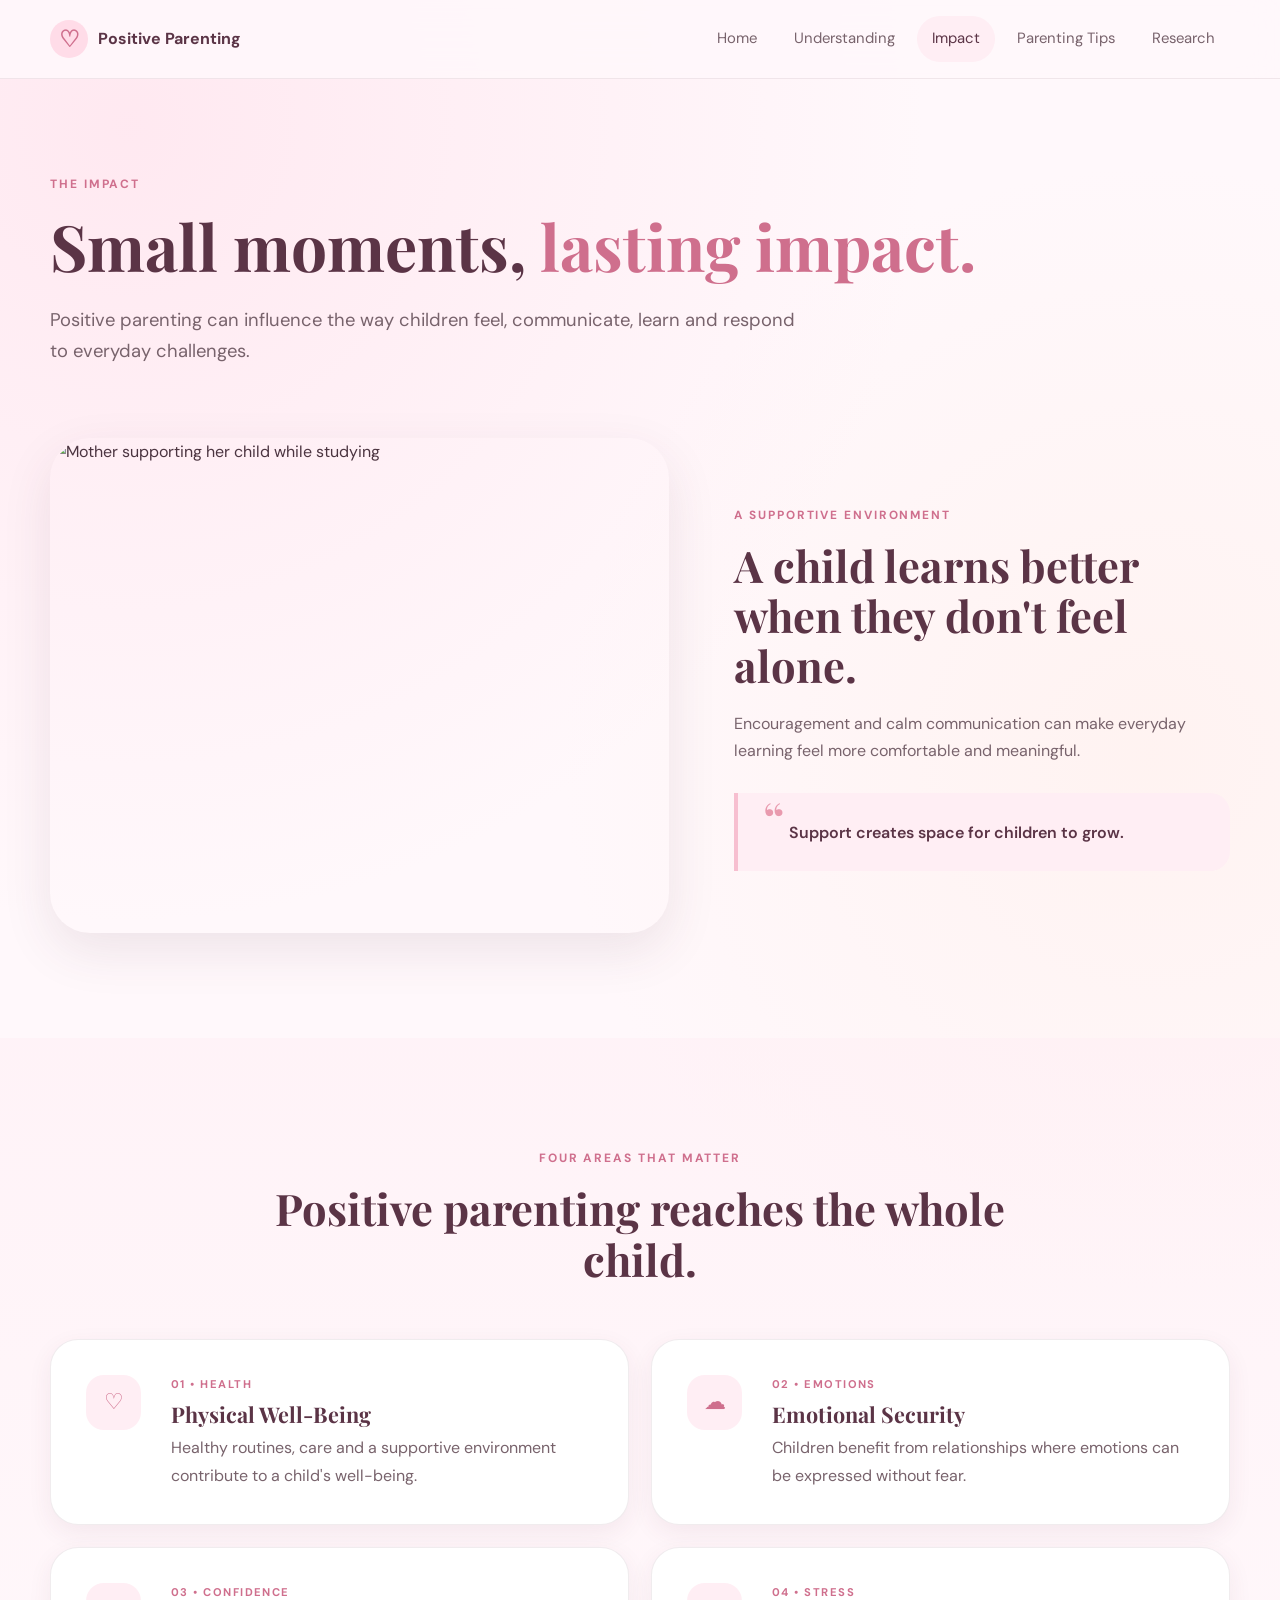
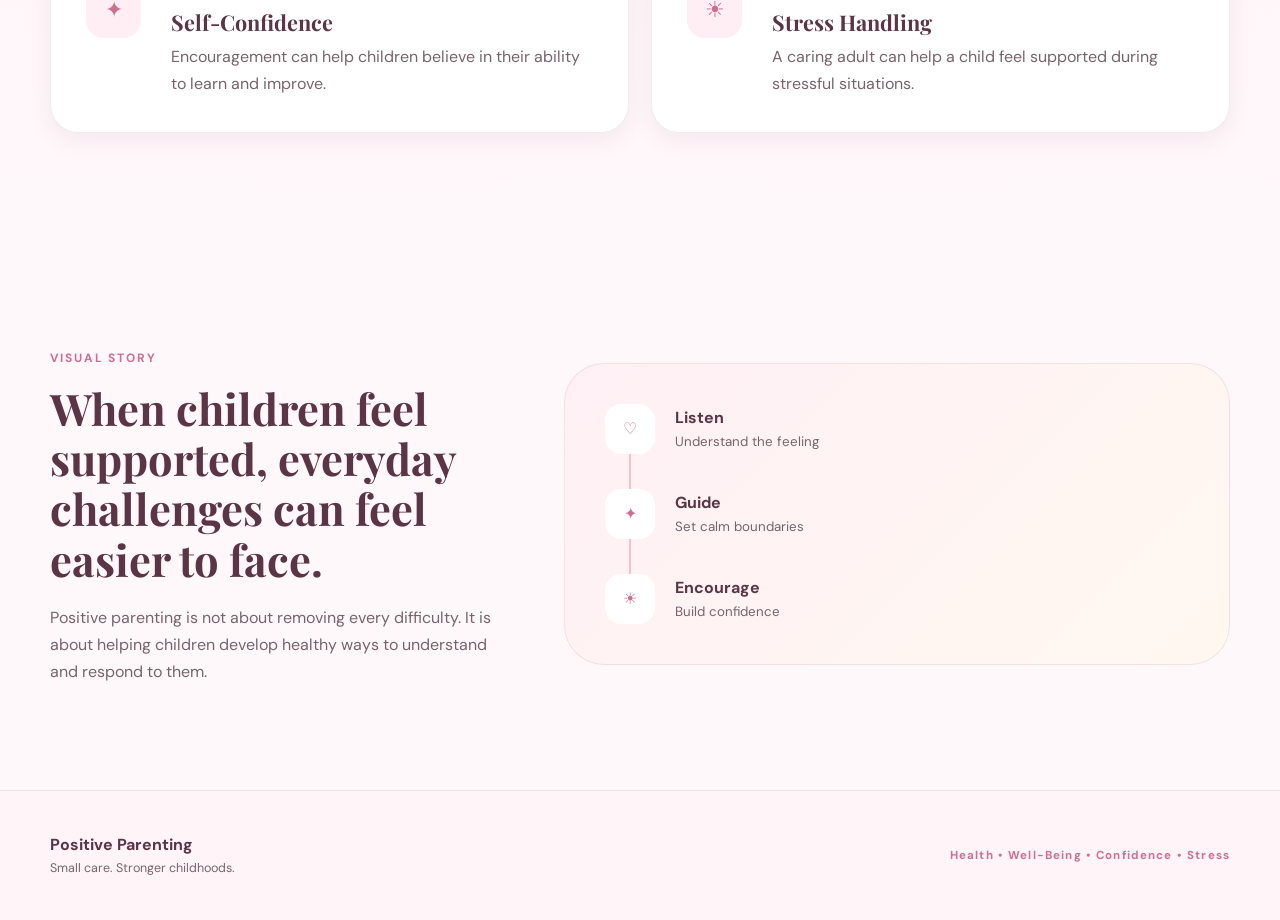
==== impact.html @ 9b761204 "Add files via upload" ====
<!DOCTYPE html>
<html lang="en">
<head>

    <meta charset="UTF-8">
    <meta name="viewport" content="width=device-width, initial-scale=1.0">

    <title>Impact of Positive Parenting</title>

    <link rel="preconnect" href="https://fonts.googleapis.com">
    <link rel="preconnect" href="https://fonts.gstatic.com" crossorigin>

    <link href="https://fonts.googleapis.com/css2?family=DM+Sans:wght@400;500;600;700&family=Playfair+Display:wght@500;600;700&display=swap" rel="stylesheet">

    <link rel="stylesheet" href="style.css">

</head>

<body>

<header class="site-header">

    <div class="container nav-wrap">

        <a href="index.html" class="brand">
            <span class="brand-mark">♡</span>
            <span>Positive Parenting</span>
        </a>

        <button class="nav-toggle" aria-label="Open navigation">
            <span></span>
            <span></span>
            <span></span>
        </button>

        <nav class="main-nav">

            <a href="index.html">Home</a>
            <a href="understanding.html">Understanding</a>
            <a href="impact.html" class="active">Impact</a>
            <a href="parenting-tips.html">Parenting Tips</a>
            <a href="research.html">Research</a>

        </nav>

    </div>

</header>


<main>

    <section class="page-hero section">

        <div class="container">

            <span class="eyebrow">The impact</span>

            <h1>
                Small moments,
                <span>lasting impact.</span>
            </h1>

            <p class="large-intro">
                Positive parenting can influence the way children feel,
                communicate, learn and respond to everyday challenges.
            </p>


            <div class="impact-feature">

                <div class="impact-photo">

                    <img
                        src="images/mother-child.png"
                        alt="Mother supporting her child while studying"
                    >

                </div>


                <div class="impact-message">

                    <span class="card-label">A SUPPORTIVE ENVIRONMENT</span>

                    <h2>
                        A child learns better
                        when they don't feel alone.
                    </h2>

                    <p>
                        Encouragement and calm communication can make
                        everyday learning feel more comfortable and
                        meaningful.
                    </p>

                    <div class="impact-quote">
                        <span>“</span>
                        Support creates space for children to grow.
                    </div>

                </div>

            </div>

        </div>

    </section>


    <section class="section soft-section">

        <div class="container">

            <div class="section-heading centered">

                <span class="eyebrow">Four areas that matter</span>

                <h2>
                    Positive parenting reaches the whole child.
                </h2>

            </div>


            <div class="impact-grid">

                <article class="impact-card">

                    <div class="impact-icon">♡</div>

                    <div>
                        <span class="small-label">01 • HEALTH</span>
                        <h3>Physical Well-Being</h3>
                        <p>
                            Healthy routines, care and a supportive
                            environment contribute to a child's well-being.
                        </p>
                    </div>

                </article>


                <article class="impact-card">

                    <div class="impact-icon">☁</div>

                    <div>
                        <span class="small-label">02 • EMOTIONS</span>
                        <h3>Emotional Security</h3>
                        <p>
                            Children benefit from relationships where
                            emotions can be expressed without fear.
                        </p>
                    </div>

                </article>


                <article class="impact-card">

                    <div class="impact-icon">✦</div>

                    <div>
                        <span class="small-label">03 • CONFIDENCE</span>
                        <h3>Self-Confidence</h3>
                        <p>
                            Encouragement can help children believe in
                            their ability to learn and improve.
                        </p>
                    </div>

                </article>


                <article class="impact-card">

                    <div class="impact-icon">☀</div>

                    <div>
                        <span class="small-label">04 • STRESS</span>
                        <h3>Stress Handling</h3>
                        <p>
                            A caring adult can help a child feel supported
                            during stressful situations.
                        </p>
                    </div>

                </article>

            </div>

        </div>

    </section>


    <!-- VISUAL IMPACT -->
    <section class="section">

        <div class="container">

            <div class="visual-impact">

                <div class="visual-content">

                    <span class="eyebrow">Visual story</span>

                    <h2>
                        When children feel supported,
                        everyday challenges can feel easier to face.
                    </h2>

                    <p>
                        Positive parenting is not about removing every
                        difficulty. It is about helping children develop
                        healthy ways to understand and respond to them.
                    </p>

                </div>


                <div class="impact-visual">

                    <div class="visual-step first">
                        <span>♡</span>
                        <strong>Listen</strong>
                        <small>Understand the feeling</small>
                    </div>

                    <div class="visual-line"></div>

                    <div class="visual-step second">
                        <span>✦</span>
                        <strong>Guide</strong>
                        <small>Set calm boundaries</small>
                    </div>

                    <div class="visual-line"></div>

                    <div class="visual-step third">
                        <span>☀</span>
                        <strong>Encourage</strong>
                        <small>Build confidence</small>
                    </div>

                </div>

            </div>

        </div>

    </section>

</main>


<footer class="site-footer">

    <div class="container footer-inner">

        <div>
            <strong>Positive Parenting</strong>
            <p>Small care. Stronger childhoods.</p>
        </div>

        <div class="footer-note">
            Health • Well-Being • Confidence • Stress
        </div>

    </div>

</footer>


<script src="script.js"></script>

</body>
</html>
---- style.css ----
/* =========================================================
   POSITIVE PARENTING WEBSITE
   MAIN STYLESHEET
   ========================================================= */


/* ---------- ROOT ---------- */

:root {

    --pink-50: #fff8fb;
    --pink-100: #ffeef4;
    --pink-200: #ffdce8;
    --pink-300: #f7bfd0;
    --pink-400: #e99aae;
    --pink-500: #cf6f8d;

    --peach: #fff0e8;
    --lavender: #f4efff;
    --cream: #fffaf2;

    --text: #4b3440;
    --text-light: #78636c;
    --heading: #5b3446;

    --white: #ffffff;

    --border: rgba(91, 52, 70, 0.09);

    --shadow-small:
        0 8px 25px rgba(93, 45, 65, 0.07);

    --shadow:
        0 18px 50px rgba(93, 45, 65, 0.10);

    --radius-small: 18px;
    --radius: 28px;
    --radius-large: 40px;

    --max-width: 1180px;

}


/* ---------- RESET ---------- */

* {
    margin: 0;
    padding: 0;
    box-sizing: border-box;
}

html {
    scroll-behavior: smooth;
}

body {

    font-family: "DM Sans", sans-serif;

    color: var(--text);

    background:
        radial-gradient(
            circle at 10% 5%,
            rgba(255, 214, 228, 0.45),
            transparent 30%
        ),
        radial-gradient(
            circle at 90% 30%,
            rgba(255, 235, 226, 0.40),
            transparent 28%
        ),
        var(--pink-50);

    line-height: 1.7;

    overflow-x: hidden;
}

img {
    display: block;
    width: 100%;
}

a {
    color: inherit;
    text-decoration: none;
}

button {
    font-family: inherit;
}


/* ---------- CONTAINER ---------- */

.container {

    width: min(
        calc(100% - 40px),
        var(--max-width)
    );

    margin: auto;
}


/* ---------- TYPOGRAPHY ---------- */

h1,
h2,
h3 {

    font-family: "Playfair Display", serif;

    color: var(--heading);

    line-height: 1.15;
}

h1 {
    font-size: clamp(2.7rem, 5vw, 5.2rem);
}

h2 {
    font-size: clamp(2rem, 3.4vw, 3.4rem);
}

h3 {
    font-size: 1.35rem;
}

p {
    color: var(--text-light);
}


/* ---------- HEADER ---------- */

.site-header {

    position: sticky;

    top: 0;

    z-index: 1000;

    background: rgba(255, 248, 251, 0.88);

    backdrop-filter: blur(18px);

    border-bottom: 1px solid var(--border);
}

.nav-wrap {

    min-height: 78px;

    display: flex;

    align-items: center;

    justify-content: space-between;
}

.brand {

    display: flex;

    align-items: center;

    gap: 10px;

    font-weight: 700;

    color: var(--heading);
}

.brand-mark {

    width: 38px;

    height: 38px;

    border-radius: 50%;

    display: grid;

    place-items: center;

    background: var(--pink-200);

    color: var(--pink-500);

    font-size: 23px;
}

.main-nav {

    display: flex;

    align-items: center;

    gap: 7px;
}

.main-nav a {

    padding: 10px 15px;

    border-radius: 999px;

    color: var(--text-light);

    font-size: 0.93rem;

    transition: 0.25s ease;
}

.main-nav a:hover,
.main-nav a.active {

    color: var(--heading);

    background: var(--pink-100);
}

.nav-toggle {

    display: none;

    border: 0;

    background: transparent;

    cursor: pointer;
}

.nav-toggle span {

    display: block;

    width: 25px;

    height: 2px;

    background: var(--heading);

    margin: 5px;

}


/* ---------- GENERAL SECTIONS ---------- */

.section {

    padding: 105px 0;
}

.soft-section {

    background:
        linear-gradient(
            180deg,
            rgba(255, 238, 244, 0.50),
            rgba(255, 248, 251, 0.20)
        );
}

.section-heading {

    max-width: 760px;

    margin-bottom: 55px;
}

.section-heading.centered {

    text-align: center;

    margin-left: auto;
    margin-right: auto;
}

.section-heading p {

    margin-top: 16px;

    max-width: 620px;
}

.section-heading.centered p {
    margin-left: auto;
    margin-right: auto;
}

.eyebrow {

    display: inline-block;

    margin-bottom: 15px;

    color: var(--pink-500);

    text-transform: uppercase;

    letter-spacing: 0.16em;

    font-size: 0.75rem;

    font-weight: 700;
}

.card-label {

    display: inline-block;

    color: var(--pink-500);

    letter-spacing: 0.16em;

    font-size: 0.74rem;

    font-weight: 700;

    margin-bottom: 15px;
}

.small-label {

    display: block;

    color: var(--pink-500);

    font-size: 0.7rem;

    font-weight: 700;

    letter-spacing: 0.13em;

    margin-bottom: 8px;
}


/* =========================================================
   HERO
   ========================================================= */

.hero {

    padding-top: 75px;

    padding-bottom: 110px;
}

.competition-label {

    display: inline-flex;

    padding: 9px 17px;

    border-radius: 999px;

    background: var(--pink-100);

    color: var(--pink-500);

    font-size: 0.75rem;

    font-weight: 700;

    letter-spacing: 0.08em;

    margin-bottom: 30px;
}

.hero-heading {

    max-width: 1050px;

    margin-bottom: 65px;
}

.hero-heading h1 span,
.page-hero h1 span,
.research-heading h1 span {

    color: var(--pink-500);

}

.hero-intro {

    max-width: 700px;

    margin-top: 25px;

    font-size: 1.12rem;

}


/* =========================================================
   HERO SHOWCASE
   IMPORTANT:
   IMAGE + CARD ARE SIDE BY SIDE.
   NO TEXT OVER THE IMAGE.
   ========================================================= */

.hero-showcase {

    display: grid;

    grid-template-columns:
        minmax(0, 1.15fr)
        minmax(340px, 0.85fr);

    gap: 65px;

    align-items: center;
}


/* ---------- HERO IMAGE ---------- */

.hero-image-area {

    position: relative;

    min-width: 0;
}


/*
   The frame contains ONLY the image.
   Decorative things are behind the frame,
   not on the face.
*/

.hero-photo-frame {

    position: relative;

    max-width: 650px;

    margin: auto;

    padding: 13px;

    background: rgba(255,255,255,0.8);

    border-radius: 45px;

    box-shadow: var(--shadow);

    overflow: visible;
}

.hero-photo-frame::before {

    content: "";

    position: absolute;

    width: 100%;

    height: 100%;

    border: 2px solid var(--pink-200);

    border-radius: 45px;

    left: -15px;

    top: 15px;

    z-index: -1;
}

.hero-photo {

    width: 100%;

    aspect-ratio: 1.22 / 1;

    object-fit: cover;

    object-position: center;

    border-radius: 34px;
}


/*
   IMPORTANT:
   These badges are BELOW the image.
   They are NOT absolute.
   Therefore LOVE CAN NEVER APPEAR
   IN THE CENTRE OF THE IMAGE.
*/

.hero-badges {

    display: flex;

    justify-content: center;

    flex-wrap: wrap;

    gap: 12px;

    margin-top: 24px;

    position: relative;

    z-index: 2;
}

.soft-badge {

    display: inline-flex;

    align-items: center;

    gap: 7px;

    padding: 9px 15px;

    background: rgba(255,255,255,0.92);

    border: 1px solid var(--border);

    border-radius: 999px;

    box-shadow: var(--shadow-small);

    color: var(--heading);

    font-size: 0.85rem;

    font-weight: 600;
}

.soft-badge span {

    color: var(--pink-500);

    font-size: 1.1rem;
}


/* =========================================================
   HERO SIDE CARD
   THIS IS COMPLETELY OUTSIDE THE IMAGE.
   ========================================================= */

.hero-side-card {

    background: rgba(255,255,255,0.92);

    border: 1px solid var(--border);

    border-radius: var(--radius-large);

    padding: 48px;

    box-shadow: var(--shadow);

    position: relative;

    z-index: 2;
}

.hero-side-card h2 {

    font-size: clamp(2rem, 3.1vw, 3rem);

    margin-bottom: 18px;
}

.hero-side-card > p {

    margin-bottom: 30px;

    font-size: 1rem;
}


/* ---------- MINI POINTS ---------- */

.mini-points {

    display: grid;

    gap: 14px;

    margin-bottom: 32px;
}

.mini-points > div {

    display: flex;

    align-items: center;

    gap: 12px;
}

.mini-icon {

    width: 42px;

    height: 42px;

    flex-shrink: 0;

    display: grid;

    place-items: center;

    border-radius: 14px;

    background: var(--pink-100);

    color: var(--pink-500);

    font-size: 1.1rem;
}

.mini-points strong {

    display: block;

    color: var(--heading);

    font-size: 0.9rem;
}

.mini-points small {

    display: block;

    color: var(--text-light);

    font-size: 0.76rem;
}


/* ---------- BUTTON ---------- */

.primary-button {

    display: inline-flex;

    align-items: center;

    gap: 14px;

    padding: 13px 20px;

    background: var(--heading);

    color: white;

    border-radius: 999px;

    font-weight: 600;

    font-size: 0.9rem;

    transition: 0.25s ease;
}

.primary-button:hover {

    transform: translateY(-2px);

    box-shadow: var(--shadow);
}

.primary-button span {

    font-size: 1.1rem;
}


/* ---------- THREE CARDS ---------- */

.three-card-grid {

    display: grid;

    grid-template-columns: repeat(3, 1fr);

    gap: 24px;
}

.info-card {

    padding: 38px;

    border-radius: var(--radius);

    border: 1px solid var(--border);

    min-height: 285px;

    transition: 0.3s ease;
}

.info-card:hover {

    transform: translateY(-7px);

    box-shadow: var(--shadow);
}

.pink-card {
    background: #fff0f5;
}

.peach-card {
    background: #fff2e9;
}

.lavender-card {
    background: #f5f0ff;
}

.icon-circle {

    width: 50px;

    height: 50px;

    display: grid;

    place-items: center;

    background: white;

    border-radius: 17px;

    color: var(--pink-500);

    margin-bottom: 28px;

    font-size: 1.4rem;
}

.info-card h3 {

    margin-bottom: 12px;
}


/* ---------- MESSAGE BOX ---------- */

.message-box {

    display: grid;

    grid-template-columns: 80px 1fr;

    gap: 25px;

    align-items: center;

    padding: 50px;

    border-radius: var(--radius-large);

    background: linear-gradient(
        135deg,
        #ffe9f1,
        #fff4ed
    );

    border: 1px solid var(--border);
}

.message-symbol {

    width: 70px;

    height: 70px;

    display: grid;

    place-items: center;

    background: white;

    color: var(--pink-500);

    border-radius: 25px;

    font-size: 2rem;
}

.message-box h2 {

    margin-bottom: 12px;
}


/* =========================================================
   PAGE HERO
   ========================================================= */

.page-hero {

    padding-top: 90px;
}

.page-hero > .container > h1 {

    max-width: 950px;
}

.large-intro {

    max-width: 760px;

    margin-top: 22px;

    font-size: 1.15rem;
}


/* ---------- FEATURE LAYOUT ---------- */

.feature-layout {

    margin-top: 70px;

    display: grid;

    grid-template-columns: 1fr 0.85fr;

    gap: 65px;

    align-items: center;
}

.feature-image {

    position: relative;
}

.feature-image img {

    aspect-ratio: 1.1 / 1;

    object-fit: cover;

    border-radius: var(--radius-large);

    box-shadow: var(--shadow);
}

.image-caption {

    position: absolute;

    left: 24px;

    bottom: 24px;

    background: rgba(255,255,255,0.93);

    padding: 12px 18px;

    border-radius: 999px;

    box-shadow: var(--shadow-small);

    font-weight: 600;

    font-size: 0.85rem;
}

.image-caption span {

    color: var(--pink-500);

    margin-right: 7px;
}

.feature-content h2 {

    margin-bottom: 20px;
}

.feature-content > p {

    margin-bottom: 30px;
}


/* ---------- PRINCIPLES ---------- */

.principle-list {

    display: grid;

    gap: 18px;
}

.principle-item {

    display: flex;

    gap: 15px;

    padding: 18px;

    background: white;

    border: 1px solid var(--border);

    border-radius: 20px;

    box-shadow: var(--shadow-small);
}

.principle-icon {

    width: 43px;

    height: 43px;

    flex-shrink: 0;

    display: grid;

    place-items: center;

    border-radius: 14px;

    background: var(--pink-100);

    color: var(--pink-500);
}

.principle-item h3 {

    font-family: "DM Sans", sans-serif;

    font-size: 1rem;

    margin-bottom: 2px;
}

.principle-item p {

    font-size: 0.84rem;
}


/* ---------- FOUR AREA GRID ---------- */

.four-area-grid {

    display: grid;

    grid-template-columns: repeat(4, 1fr);

    gap: 20px;
}

.area-card {

    padding: 30px;

    background: white;

    border: 1px solid var(--border);

    border-radius: var(--radius);

    box-shadow: var(--shadow-small);

    min-height: 255px;
}

.area-number {

    width: 48px;

    height: 48px;

    display: grid;

    place-items: center;

    border-radius: 16px;

    background: var(--pink-100);

    color: var(--pink-500);

    margin-bottom: 25px;
}

.area-card h3 {

    margin-bottom: 12px;
}


/* ---------- CONNECTION PATH ---------- */

.connection-path {

    display: grid;

    grid-template-columns: 1fr auto 1fr auto 1fr;

    gap: 20px;

    align-items: center;
}

.path-card {

    padding: 35px 25px;

    background: white;

    border: 1px solid var(--border);

    border-radius: var(--radius);

    text-align: center;

    box-shadow: var(--shadow-small);
}

.path-card > span {

    display: grid;

    place-items: center;

    width: 50px;

    height: 50px;

    margin: 0 auto 18px;

    border-radius: 16px;

    background: var(--pink-100);

    color: var(--pink-500);

    font-size: 1.3rem;
}

.path-card strong {

    display: block;

    color: var(--heading);

    margin-bottom: 5px;
}

.path-card p {

    font-size: 0.85rem;
}

.path-arrow {

    font-size: 2rem;

    color: var(--pink-400);
}


/* =========================================================
   IMPACT PAGE
   ========================================================= */

.impact-feature {

    margin-top: 70px;

    display: grid;

    grid-template-columns: 1fr 0.8fr;

    gap: 65px;

    align-items: center;
}

.impact-photo img {

    aspect-ratio: 1.25 / 1;

    object-fit: cover;

    border-radius: var(--radius-large);

    box-shadow: var(--shadow);
}

.impact-message h2 {

    margin-bottom: 20px;
}

.impact-message > p {

    margin-bottom: 28px;
}

.impact-quote {

    padding: 25px;

    border-left: 4px solid var(--pink-300);

    background: var(--pink-100);

    border-radius: 0 20px 20px 0;

    color: var(--heading);

    font-weight: 600;
}

.impact-quote span {

    font-family: "Playfair Display", serif;

    font-size: 3rem;

    color: var(--pink-400);

    line-height: 0;
}


/* ---------- IMPACT GRID ---------- */

.impact-grid {

    display: grid;

    grid-template-columns: repeat(2, 1fr);

    gap: 22px;
}

.impact-card {

    display: grid;

    grid-template-columns: 65px 1fr;

    gap: 20px;

    padding: 35px;

    background: white;

    border-radius: var(--radius);

    border: 1px solid var(--border);

    box-shadow: var(--shadow-small);
}

.impact-icon {

    width: 55px;

    height: 55px;

    display: grid;

    place-items: center;

    border-radius: 18px;

    background: var(--pink-100);

    color: var(--pink-500);

    font-size: 1.4rem;
}

.impact-card h3 {

    margin-bottom: 8px;
}


/* ---------- VISUAL IMPACT ---------- */

.visual-impact {

    display: grid;

    grid-template-columns: 0.8fr 1.2fr;

    gap: 70px;

    align-items: center;
}

.visual-content p {

    margin-top: 20px;
}

.impact-visual {

    padding: 40px;

    background: linear-gradient(
        135deg,
        #fff0f5,
        #fff8f0
    );

    border-radius: var(--radius-large);

    border: 1px solid var(--border);
}

.visual-step {

    display: grid;

    grid-template-columns: 55px 1fr;

    column-gap: 15px;

    align-items: center;
}

.visual-step span {

    grid-row: span 2;

    width: 50px;

    height: 50px;

    display: grid;

    place-items: center;

    background: white;

    border-radius: 16px;

    color: var(--pink-500);
}

.visual-step strong {

    color: var(--heading);
}

.visual-step small {

    color: var(--text-light);
}

.visual-line {

    height: 35px;

    width: 2px;

    background: var(--pink-300);

    margin-left: 24px;
}


/* =========================================================
   PARENTING TIPS
   ========================================================= */

.tips-grid {

    display: grid;

    grid-template-columns: repeat(3, 1fr);

    gap: 22px;

    margin-top: 65px;
}

.tip-card {

    padding: 32px;

    background: white;

    border-radius: var(--radius);

    border: 1px solid var(--border);

    box-shadow: var(--shadow-small);

    transition: 0.3s ease;
}

.tip-card:hover {

    transform: translateY(-6px);

    box-shadow: var(--shadow);
}

.large-tip {

    grid-column: span 2;

    background: linear-gradient(
        135deg,
        #ffeef4,
        #fff6ef
    );
}

.tip-icon {

    width: 52px;

    height: 52px;

    display: grid;

    place-items: center;

    border-radius: 17px;

    background: var(--pink-100);

    color: var(--pink-500);

    font-size: 1.4rem;

    margin-bottom: 25px;
}

.tip-card h2,
.tip-card h3 {

    margin-bottom: 12px;
}

.tip-example {

    margin-top: 25px;

    padding: 15px 18px;

    background: rgba(255,255,255,0.75);

    border-radius: 15px;

    font-size: 0.9rem;

    color: var(--heading);
}

.tip-example span {

    color: var(--pink-500);

    font-weight: 700;

    margin-right: 5px;
}


/* ---------- RESPONSE GRID ---------- */

.response-grid {

    display: grid;

    grid-template-columns: 1fr auto 1fr;

    align-items: center;

    gap: 25px;
}

.response-card {

    padding: 40px;

    border-radius: var(--radius);

    min-height: 250px;

    border: 1px solid var(--border);
}

.response-card.avoid {

    background: #fff0f0;
}

.response-card.positive {

    background: #edf9f2;
}

.response-label {

    display: inline-block;

    font-size: 0.7rem;

    letter-spacing: 0.15em;

    font-weight: 700;

    margin-bottom: 20px;
}

.avoid .response-label {
    color: #b76d73;
}

.positive .response-label {
    color: #57916d;
}

.response-icon {

    width: 45px;

    height: 45px;

    display: grid;

    place-items: center;

    background: white;

    border-radius: 15px;

    margin-bottom: 18px;
}

.response-card h3 {

    margin-bottom: 12px;
}

.response-arrow {

    font-size: 2.2rem;

    color: var(--pink-400);
}


/* ---------- CLOSING ---------- */

.closing-note {

    max-width: 750px;

    margin: auto;

    text-align: center;

    padding: 70px 30px;
}

.closing-note h2 {

    margin-bottom: 20px;
}


/* =========================================================
   RESEARCH PAGE
   ========================================================= */

.research-hero {

    padding-top: 90px;
}

.research-heading {

    max-width: 850px;

    margin-bottom: 60px;
}

.research-heading p {

    max-width: 730px;

    margin-top: 20px;

    font-size: 1.05rem;
}


/* ---------- STATS ---------- */

.research-stats {

    display: grid;

    grid-template-columns: repeat(4, 1fr);

    gap: 18px;
}

.research-stat {

    min-height: 270px;

    padding: 32px;

    background: white;

    border-radius: var(--radius);

    border: 1px solid var(--border);

    box-shadow: var(--shadow-small);

    display: flex;

    flex-direction: column;

    justify-content: center;
}

.stat-number {

    font-family: "Playfair Display", serif;

    font-size: 4.5rem;

    line-height: 1;

    color: var(--pink-500);

    font-weight: 700;
}

.stat-symbol {

    font-family: "Playfair Display", serif;

    font-size: 3rem;

    color: var(--pink-500);

    font-weight: 700;

    line-height: 1.1;

    margin-bottom: 10px;
}

.stat-symbol span {

    color: var(--heading);

    font-size: 2rem;
}

.stat-unit {

    color: var(--heading);

    font-weight: 700;

    letter-spacing: 0.13em;

    font-size: 0.7rem;

    margin-top: 8px;

    margin-bottom: 15px;
}

.research-stat p {

    font-size: 0.82rem;

    margin-top: auto;
}


/* ---------- CARE WHEEL ---------- */

.care-wheel {

    max-width: 850px;

    min-height: 600px;

    margin: 50px auto 0;

    position: relative;

    display: grid;

    place-items: center;
}

.care-wheel::before {

    content: "";

    position: absolute;

    width: 310px;

    height: 310px;

    border: 2px dashed var(--pink-300);

    border-radius: 50%;
}

.care-center {

    width: 200px;

    height: 200px;

    border-radius: 50%;

    background: white;

    border: 1px solid var(--border);

    box-shadow: var(--shadow);

    display: flex;

    flex-direction: column;

    align-items: center;

    justify-content: center;

    text-align: center;

    position: relative;

    z-index: 2;
}

.care-center span {

    color: var(--pink-500);

    font-size: 2rem;

    margin-bottom: 8px;
}

.care-center strong {

    font-family: "Playfair Display", serif;

    color: var(--heading);

    font-size: 1.2rem;
}

.care-item {

    position: absolute;

    width: 175px;

    min-height: 100px;

    padding: 18px;

    background: white;

    border-radius: 22px;

    border: 1px solid var(--border);

    box-shadow: var(--shadow-small);

    text-align: center;
}

.care-item span {

    display: block;

    color: var(--pink-400);

    font-size: 0.7rem;

    font-weight: 700;

    margin-bottom: 4px;
}

.care-item strong {

    font-size: 0.86rem;

    color: var(--heading);
}

.care-one {

    top: 20px;
    left: 50%;

    transform: translateX(-50%);
}

.care-two {

    right: 35px;
    top: 190px;
}

.care-three {

    right: 90px;
    bottom: 45px;
}

.care-four {

    left: 90px;
    bottom: 45px;
}

.care-five {

    left: 35px;
    top: 190px;
}


/* ---------- RESEARCH VISUAL ---------- */

.research-visual-card {

    display: grid;

    grid-template-columns: 0.75fr 1.25fr;

    gap: 60px;

    align-items: center;

    padding: 55px;

    border-radius: var(--radius-large);

    background: linear-gradient(
        135deg,
        #fff0f5,
        #fff8ef
    );

    border: 1px solid var(--border);
}

.research-visual-text h2 {

    margin-bottom: 18px;
}

.concept-graph {

    min-height: 300px;

    position: relative;

    padding: 30px;
}

.graph-axis {

    display: flex;

    justify-content: space-between;

    align-items: flex-end;

    height: 240px;

    position: relative;

    z-index: 2;
}

.graph-point {

    width: 125px;

    padding: 15px;

    text-align: center;

    background: white;

    border-radius: 18px;

    box-shadow: var(--shadow-small);

    border: 1px solid var(--border);
}

.graph-point span {

    display: grid;

    place-items: center;

    width: 40px;

    height: 40px;

    margin: auto auto 10px;

    border-radius: 13px;

    background: var(--pink-100);

    color: var(--pink-500);
}

.graph-point strong {

    display: block;

    color: var(--heading);

    font-size: 0.82rem;
}

.graph-point small {

    font-size: 0.68rem;

    color: var(--text-light);
}

.point-one {
    transform: translateY(80px);
}

.point-two {
    transform: translateY(30px);
}

.point-three {
    transform: translateY(-25px);
}

.graph-line {

    position: absolute;

    left: 8%;

    right: 8%;

    top: 55%;

    height: 3px;

    background: var(--pink-300);

    transform: rotate(-8deg);

    z-index: 1;
}


/* ---------- STRESS COMPARISON ---------- */

.stress-comparison {

    display: grid;

    grid-template-columns: repeat(2, 1fr);

    gap: 25px;
}

.stress-column {

    padding: 40px;

    border-radius: var(--radius-large);

    border: 1px solid var(--border);
}

.supported {

    background: #effaf4;
}

.unsupported {

    background: #fff0f0;
}

.stress-top {

    display: flex;

    align-items: center;

    gap: 12px;

    margin-bottom: 30px;
}

.stress-icon {

    width: 48px;

    height: 48px;

    display: grid;

    place-items: center;

    background: white;

    border-radius: 15px;

    font-size: 1.2rem;
}

.stress-label {

    font-size: 0.7rem;

    font-weight: 700;

    letter-spacing: 0.13em;

    color: var(--heading);
}

.stress-column h3 {

    margin-bottom: 20px;
}

.stress-arrow {

    color: var(--pink-400);

    font-size: 1.7rem;

    margin: 12px 0;
}

.stress-result {

    margin-top: 25px;

    padding: 15px;

    background: white;

    border-radius: 15px;

    color: var(--heading);

    font-size: 0.85rem;

    font-weight: 600;
}

.stress-result span {

    margin-right: 7px;

    color: var(--pink-500);
}


/* ---------- RESEARCH IMAGE GRID ---------- */

.research-image-grid {

    display: grid;

    grid-template-columns: repeat(2, 1fr);

    gap: 25px;
}

.research-photo {

    position: relative;

    overflow: hidden;

    border-radius: var(--radius-large);

    box-shadow: var(--shadow);

    min-height: 370px;
}

.research-photo img {

    height: 100%;

    min-height: 370px;

    object-fit: cover;

    transition: 0.5s ease;
}

.research-photo:hover img {

    transform: scale(1.04);
}

.research-photo > div {

    position: absolute;

    left: 20px;

    right: 20px;

    bottom: 20px;

    padding: 18px;

    background: rgba(255,255,255,0.92);

    border-radius: 20px;
}

.research-photo strong {

    display: block;

    color: var(--heading);
}

.research-photo span {

    font-size: 0.8rem;

    color: var(--text-light);
}


/* ---------- FINDINGS ---------- */

.finding-grid {

    display: grid;

    grid-template-columns: repeat(3, 1fr);

    gap: 22px;
}

.finding-card {

    padding: 35px;

    background: white;

    border-radius: var(--radius);

    border: 1px solid var(--border);

    box-shadow: var(--shadow-small);

    min-height: 250px;
}

.finding-icon {

    width: 50px;

    height: 50px;

    display: grid;

    place-items: center;

    background: var(--pink-100);

    color: var(--pink-500);

    border-radius: 16px;

    margin-bottom: 25px;
}

.finding-card h3 {

    margin-bottom: 12px;
}


/* ---------- REFERENCES ---------- */

.references-box {

    max-width: 900px;

    margin: auto;

    padding: 50px;

    background: white;

    border: 1px solid var(--border);

    border-radius: var(--radius-large);

    box-shadow: var(--shadow-small);
}

.references-box h2 {

    margin-bottom: 30px;
}

.reference-list {

    display: grid;

    gap: 12px;
}

.reference-list a {

    padding: 17px 20px;

    background: var(--pink-50);

    border-radius: 15px;

    color: var(--heading);

    font-weight: 600;

    font-size: 0.88rem;

    transition: 0.25s ease;
}

.reference-list a:hover {

    background: var(--pink-100);

    transform: translateX(4px);
}


/* =========================================================
   FOOTER
   ========================================================= */

.site-footer {

    padding: 40px 0;

    border-top: 1px solid var(--border);

    background: #fff5f8;
}

.footer-inner {

    display: flex;

    justify-content: space-between;

    align-items: center;

    gap: 20px;
}

.footer-inner strong {

    color: var(--heading);
}

.footer-inner p {

    font-size: 0.78rem;
}

.footer-note {

    color: var(--pink-500);

    font-size: 0.72rem;

    font-weight: 700;

    letter-spacing: 0.1em;

    text-align: right;
}


/* =========================================================
   REVEAL ANIMATION
   ========================================================= */

.reveal {

    opacity: 0;

    transform: translateY(25px);

    transition:
        opacity 0.7s ease,
        transform 0.7s ease;
}

.reveal.visible {

    opacity: 1;

    transform: translateY(0);
}


/* =========================================================
   TABLET
   ========================================================= */

@media (max-width: 1000px) {

    .hero-showcase {

        grid-template-columns: 1fr;

        gap: 40px;
    }

    .hero-photo-frame {

        max-width: 750px;
    }

    .hero-side-card {

        max-width: 750px;

        margin: auto;
    }

    .three-card-grid {

        grid-template-columns: 1fr;
    }

    .four-area-grid {

        grid-template-columns: repeat(2, 1fr);
    }

    .feature-layout,
    .impact-feature,
    .visual-impact {

        grid-template-columns: 1fr;

        gap: 45px;
    }

    .tips-grid {

        grid-template-columns: repeat(2, 1fr);
    }

    .large-tip {

        grid-column: span 2;
    }

    .research-stats {

        grid-template-columns: repeat(2, 1fr);
    }

    .research-visual-card {

        grid-template-columns: 1fr;
    }

    .finding-grid {

        grid-template-columns: 1fr;
    }

}


/* =========================================================
   MOBILE
   ========================================================= */

@media (max-width: 700px) {

    .container {

        width: min(
            calc(100% - 28px),
            var(--max-width)
        );
    }

    .section {

        padding: 75px 0;
    }


    /* HEADER */

    .nav-toggle {

        display: block;
    }

    .main-nav {

        display: none;

        position: absolute;

        left: 14px;

        right: 14px;

        top: 70px;

        padding: 12px;

        flex-direction: column;

        align-items: stretch;

        background: rgba(255,255,255,0.97);

        border: 1px solid var(--border);

        border-radius: 22px;

        box-shadow: var(--shadow);
    }

    .main-nav.open {

        display: flex;
    }

    .main-nav a {

        text-align: center;
    }


    /* HERO */

    .hero {

        padding-top: 50px;
    }

    .competition-label {

        font-size: 0.64rem;
    }

    .hero-heading {

        margin-bottom: 45px;
    }

    .hero-intro {

        font-size: 1rem;
    }


    /*
       MOBILE:
       image first
       badges below
       text card after image

       Still NO overlay.
    */

    .hero-showcase {

        display: flex;

        flex-direction: column;

        gap: 35px;
    }

    .hero-image-area {

        width: 100%;
    }

    .hero-photo-frame {

        padding: 8px;

        border-radius: 30px;
    }

    .hero-photo-frame::before {

        border-radius: 30px;

        left: -8px;

        top: 9px;
    }

    .hero-photo {

        aspect-ratio: 0.95 / 1;

        border-radius: 23px;
    }

    .hero-side-card {

        width: 100%;

        padding: 30px;

        border-radius: 28px;
    }

    .hero-side-card h2 {

        font-size: 2rem;
    }


    .hero-badges {

        margin-top: 20px;

        gap: 8px;
    }

    .soft-badge {

        font-size: 0.76rem;

        padding: 8px 12px;
    }


    /* GENERAL */

    .message-box {

        grid-template-columns: 1fr;

        padding: 35px;
    }


    /* UNDERSTANDING */

    .feature-layout {

        margin-top: 45px;
    }

    .feature-image img {

        aspect-ratio: 1 / 1;
    }

    .image-caption {

        left: 15px;

        right: 15px;

        text-align: center;

        font-size: 0.75rem;
    }

    .four-area-grid {

        grid-template-columns: 1fr;
    }

    .connection-path {

        grid-template-columns: 1fr;

        gap: 10px;
    }

    .path-arrow {

        transform: rotate(90deg);

        text-align: center;
    }


    /* IMPACT */

    .impact-grid {

        grid-template-columns: 1fr;
    }

    .impact-card {

        grid-template-columns: 55px 1fr;

        padding: 25px;
    }


    /* TIPS */

    .tips-grid {

        grid-template-columns: 1fr;
    }

    .large-tip {

        grid-column: auto;
    }

    .response-grid {

        grid-template-columns: 1fr;
    }

    .response-arrow {

        transform: rotate(90deg);

        text-align: center;
    }


    /* RESEARCH */

    .research-stats {

        grid-template-columns: 1fr;
    }

    .research-stat {

        min-height: 230px;
    }

    .care-wheel {

        min-height: auto;

        display: flex;

        flex-direction: column;

        gap: 15px;

        padding: 20px 0;
    }

    .care-wheel::before {

        display: none;
    }

    .care-center {

        width: 170px;

        height: 170px;

        margin-bottom: 5px;
    }

    .care-item {

        position: static;

        transform: none;

        width: 100%;

        min-height: auto;
    }

    .research-visual-card {

        padding: 30px;
    }

    .concept-graph {

        padding: 10px 0;

        overflow: hidden;
    }

    .graph-axis {

        height: auto;

        flex-direction: column;

        align-items: stretch;

        gap: 14px;
    }

    .graph-point {

        width: 100%;

        transform: none !important;

        display: grid;

        grid-template-columns: 45px 1fr;

        align-items: center;

        text-align: left;
    }

    .graph-point span {

        grid-row: span 2;

        margin: 0;
    }

    .graph-line {

        display: none;
    }

    .stress-comparison {

        grid-template-columns: 1fr;
    }

    .research-image-grid {

        grid-template-columns: 1fr;
    }

    .research-photo {

        min-height: 300px;
    }

    .research-photo img {

        min-height: 300px;
    }

    .references-box {

        padding: 30px;
    }


    /* FOOTER */

    .footer-inner {

        flex-direction: column;

        align-items: flex-start;
    }

    .footer-note {

        text-align: left;
    }

}


/* =========================================================
   SMALL PHONES
   ========================================================= */

@media (max-width: 430px) {

    h1 {

        font-size: 2.35rem;
    }

    h2 {

        font-size: 1.9rem;
    }

    .hero-side-card {

        padding: 25px;
    }

    .info-card,
    .tip-card,
    .finding-card {

        padding: 26px;
    }

    .stress-column {

        padding: 28px;
    }

}
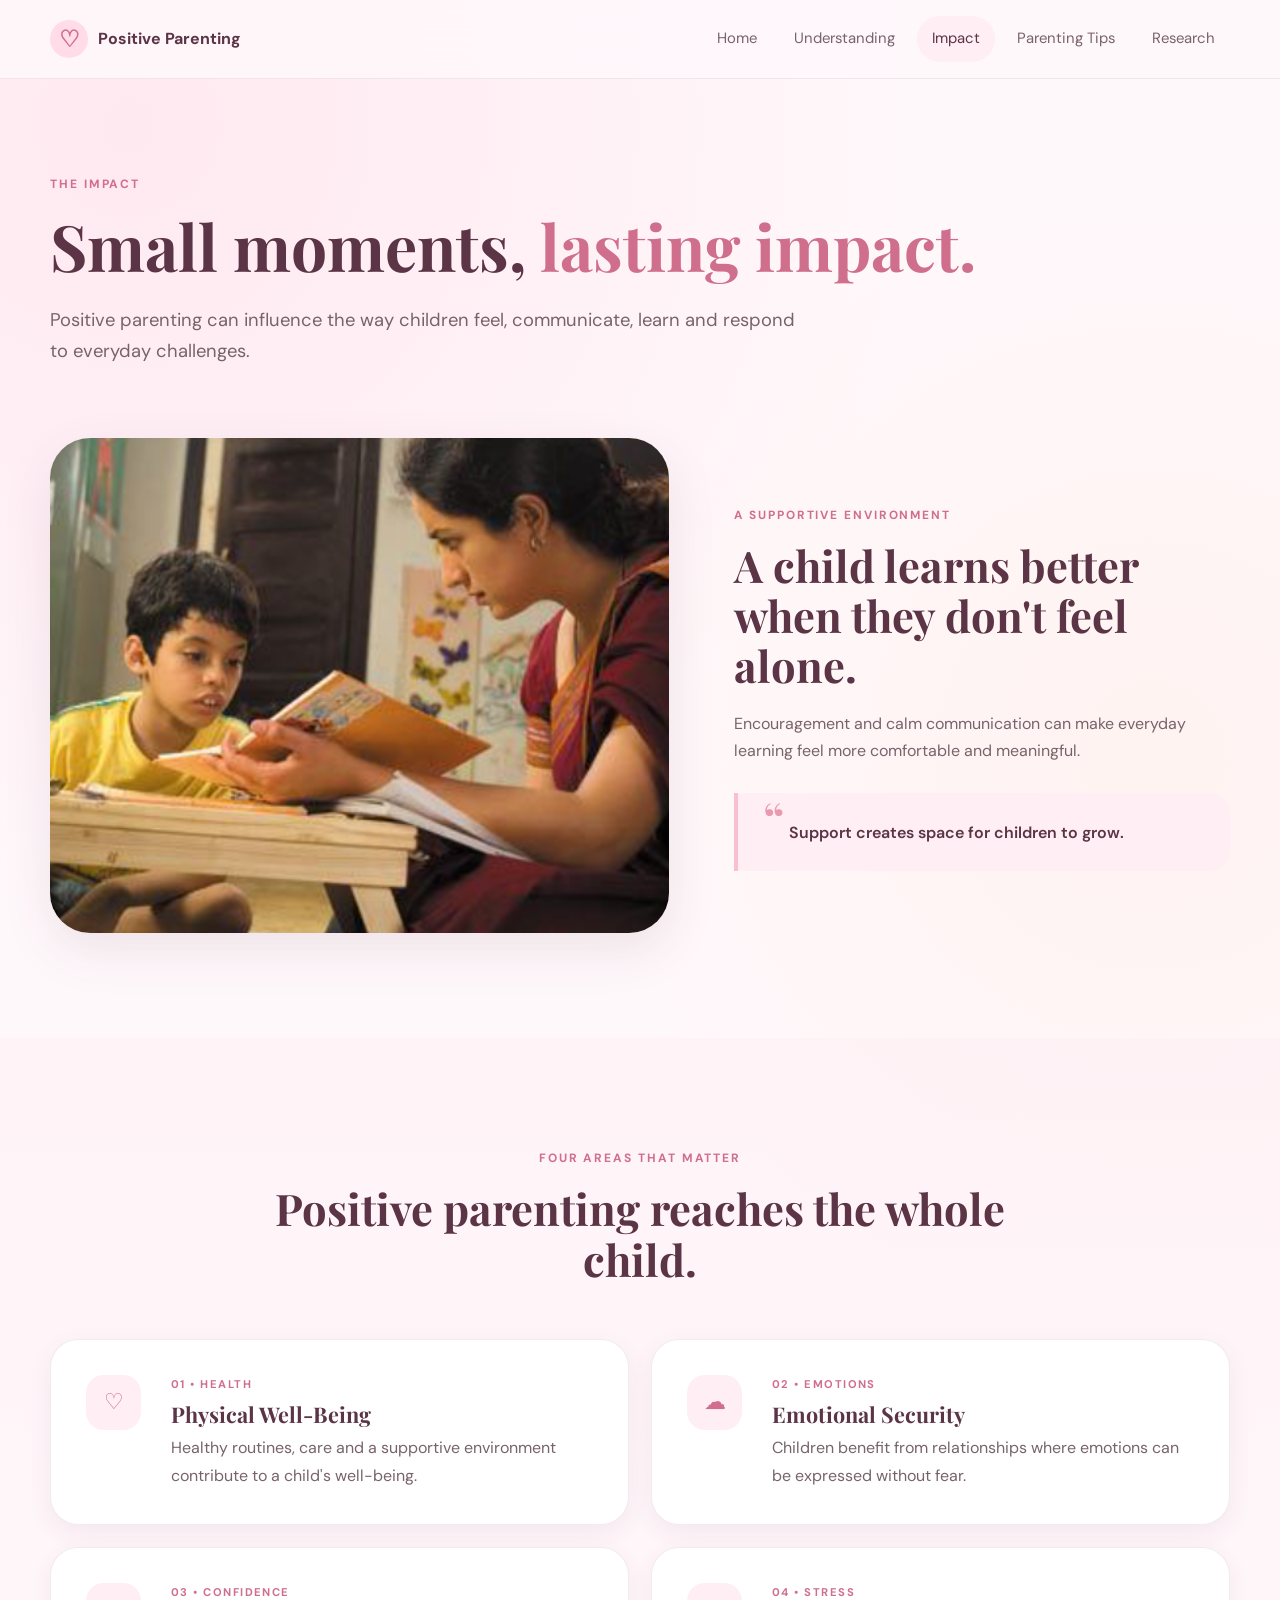
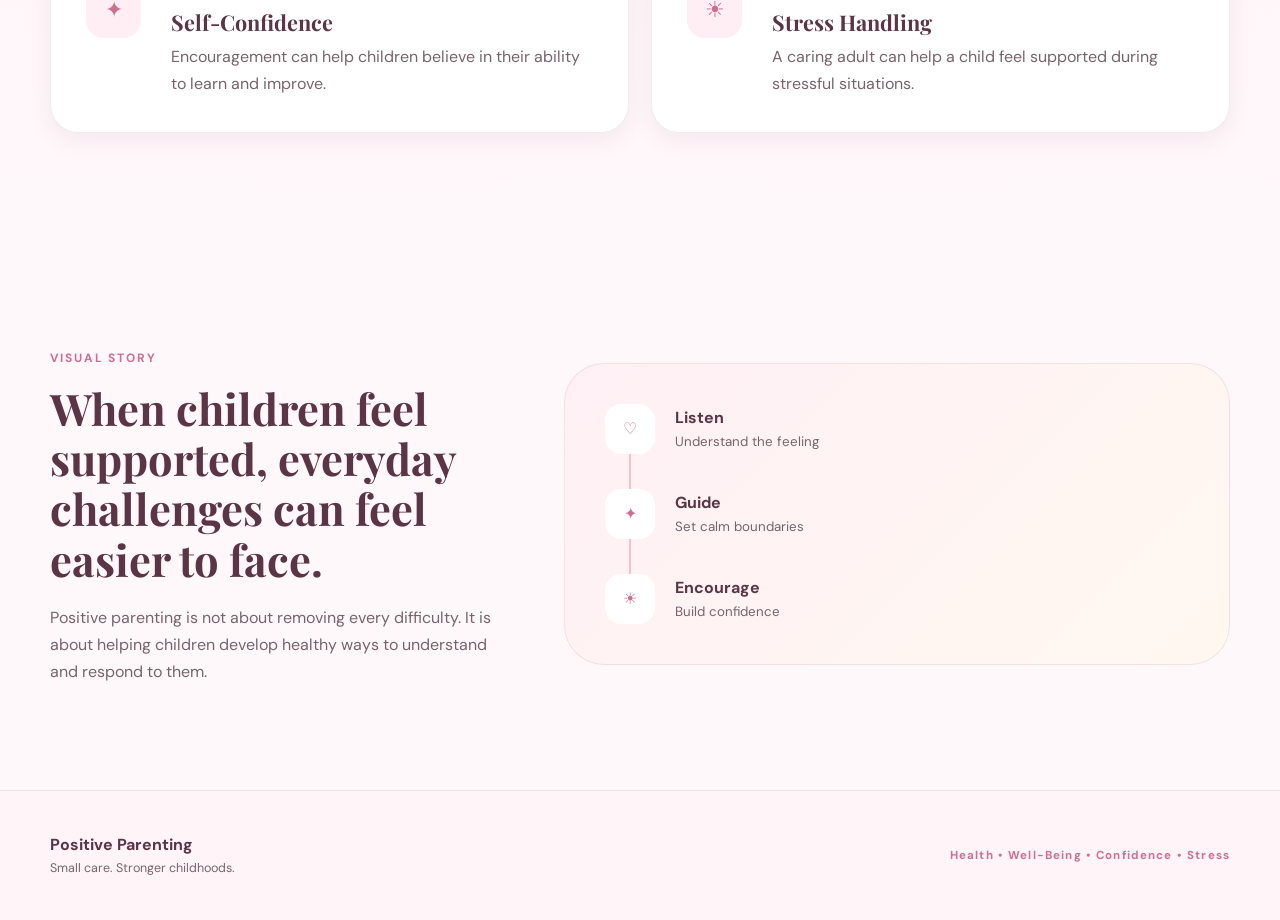
==== commit 8719f6f8: "Update impact.html" ====
--- a/impact.html
+++ b/impact.html
@@ -72,7 +72,7 @@
                 <div class="impact-photo">
 
                     <img
-                        src="images/mother-child.png"
+                        src="mother-child.png"
                         alt="Mother supporting her child while studying"
                     >
 
@@ -276,4 +276,4 @@
 <script src="script.js"></script>
 
 </body>
-</html>+</html>
